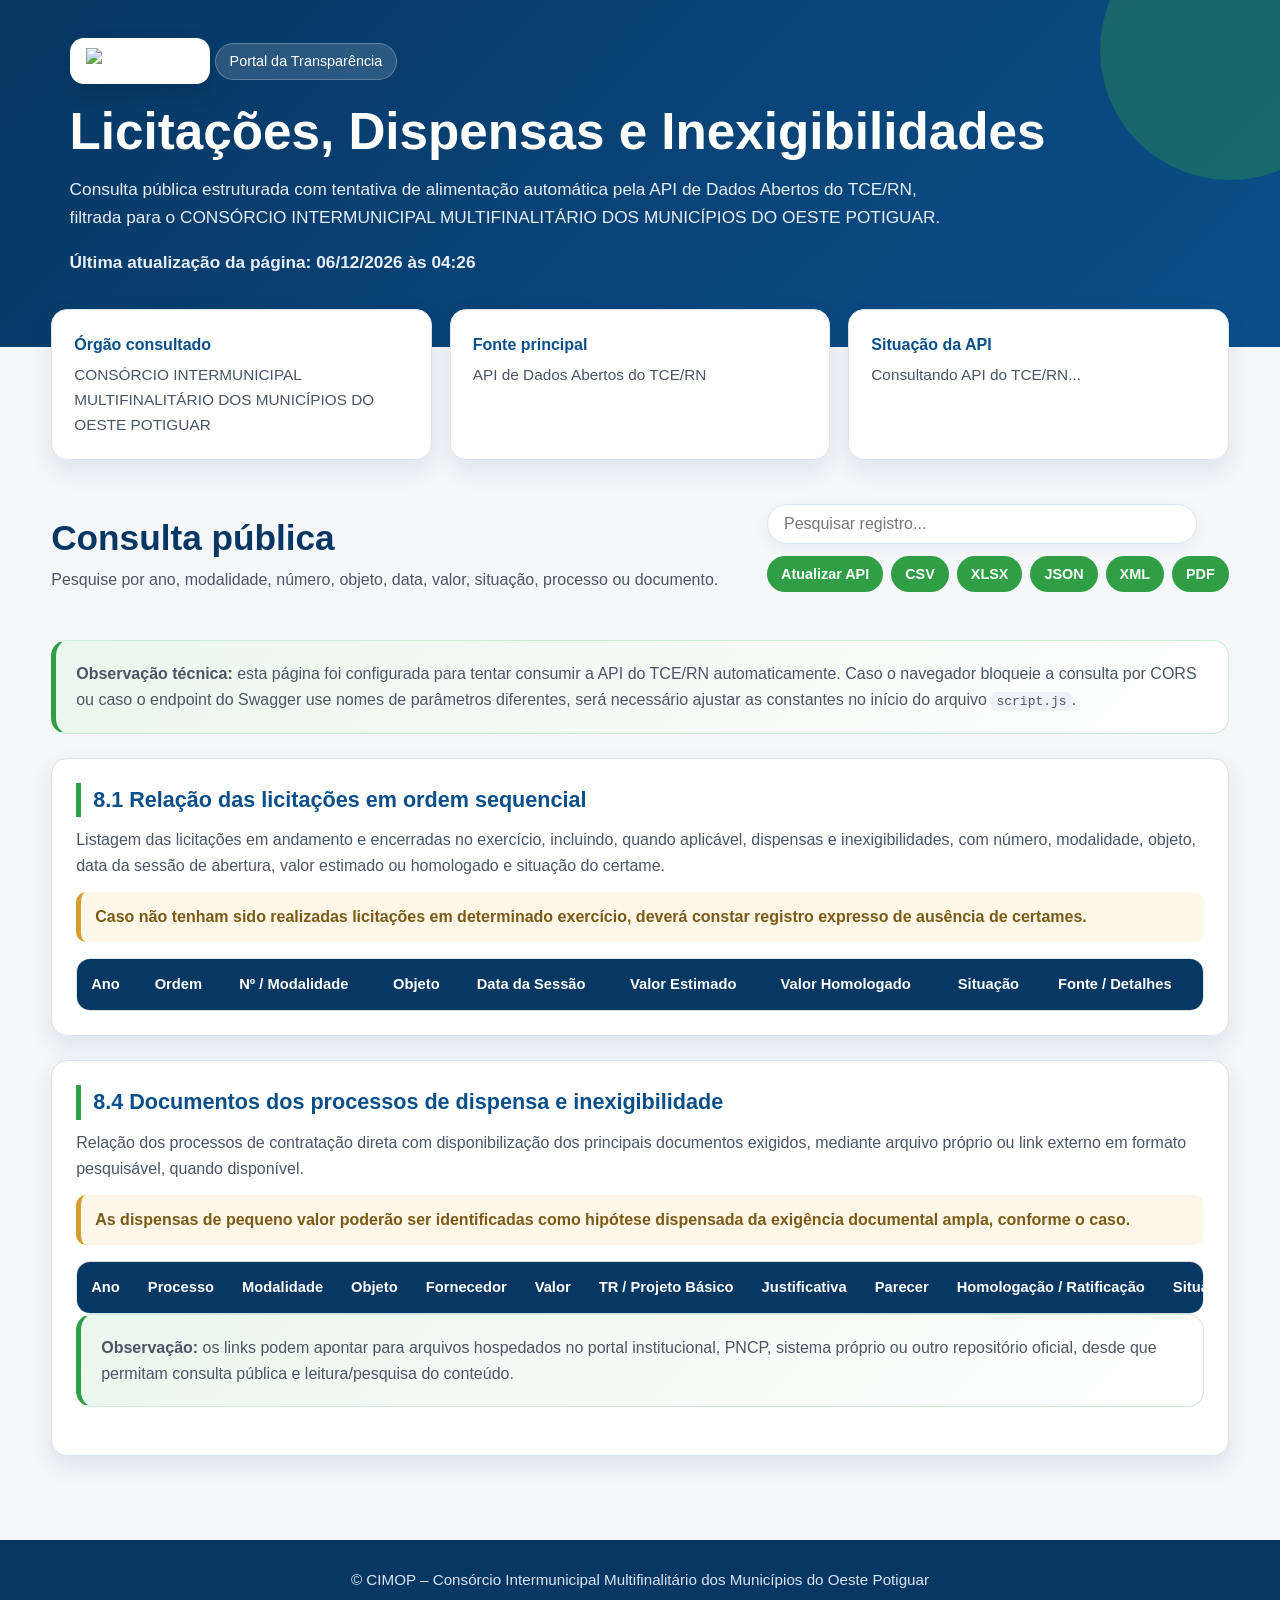
==== index.html @ e5f33c30 "Add files via upload" ====
<!DOCTYPE html>
<html lang="pt-BR">
<head>
  <meta charset="UTF-8" />
  <meta name="viewport" content="width=device-width, initial-scale=1.0" />
  <title>Licitações, Dispensas e Inexigibilidades | CIMOP</title>
  <link rel="stylesheet" href="style.css" />
  <script src="https://cdn.jsdelivr.net/npm/xlsx/dist/xlsx.full.min.js"></script>
  <script src="https://cdn.jsdelivr.net/npm/jspdf@2.5.1/dist/jspdf.umd.min.js"></script>
  <script src="https://cdn.jsdelivr.net/npm/jspdf-autotable@3.8.2/dist/jspdf.plugin.autotable.min.js"></script>
</head>
<body>
  <header class="topo">
    <div class="container topo-conteudo">
      <img src="https://www.cimop.com.br/admin/globalarq/logo/c357c8523be1cdca50a3186091e32265_reta.png" alt="Logo CIMOP" class="logo" />
      <span class="etiqueta">Portal da Transparência</span>
      <h1>Licitações, Dispensas e Inexigibilidades</h1>
      <p>Consulta pública estruturada com tentativa de alimentação automática pela API de Dados Abertos do TCE/RN, filtrada para o CONSÓRCIO INTERMUNICIPAL MULTIFINALITÁRIO DOS MUNICÍPIOS DO OESTE POTIGUAR.</p>
      <p class="data-atualizacao">Última atualização da página: <span id="dataHoje"></span></p>
    </div>
  </header>

  <section class="painel-info">
    <div class="container cards-info">
      <div class="info-card"><span>Órgão consultado</span><p>CONSÓRCIO INTERMUNICIPAL MULTIFINALITÁRIO DOS MUNICÍPIOS DO OESTE POTIGUAR</p></div>
      <div class="info-card"><span>Fonte principal</span><p>API de Dados Abertos do TCE/RN</p></div>
      <div class="info-card"><span>Situação da API</span><p id="statusApi">Aguardando consulta...</p></div>
    </div>
  </section>

  <main>
    <div class="container">
      <div class="secao-titulo">
        <div>
          <h2>Consulta pública</h2>
          <p>Pesquise por ano, modalidade, número, objeto, data, valor, situação, processo ou documento.</p>
        </div>
        <div class="acoes-consulta">
          <div class="busca"><input type="search" id="campoBusca" placeholder="Pesquisar registro..." onkeyup="filtrarTabelas()" /></div>
          <div class="botoes-exportacao">
            <button onclick="recarregarDados()">Atualizar API</button>
            <button onclick="exportarCSV()">CSV</button>
            <button onclick="exportarXLSX()">XLSX</button>
            <button onclick="exportarJSON()">JSON</button>
            <button onclick="exportarXML()">XML</button>
            <button onclick="exportarPDF()">PDF</button>
          </div>
        </div>
      </div>

      <div class="filtros-ano" id="filtrosAno"></div>

      <div class="observacao" id="avisoApi"><strong>Observação técnica:</strong> esta página foi configurada para tentar consumir a API do TCE/RN automaticamente. Caso o navegador bloqueie a consulta por CORS ou caso o endpoint do Swagger use nomes de parâmetros diferentes, será necessário ajustar as constantes no início do arquivo <code>script.js</code>.</div>

      <section class="bloco">
        <h3>8.1 Relação das licitações em ordem sequencial</h3>
        <p>Listagem das licitações em andamento e encerradas no exercício, incluindo, quando aplicável, dispensas e inexigibilidades, com número, modalidade, objeto, data da sessão de abertura, valor estimado ou homologado e situação do certame.</p>
        <p class="nota-vigencia">Caso não tenham sido realizadas licitações em determinado exercício, deverá constar registro expresso de ausência de certames.</p>
        <div class="tabela-box">
          <table>
            <thead>
              <tr>
                <th>Ano</th><th>Ordem</th><th>Nº / Modalidade</th><th>Objeto</th><th>Data da Sessão</th><th>Valor Estimado</th><th>Valor Homologado</th><th>Situação</th><th>Fonte / Detalhes</th>
              </tr>
            </thead>
            <tbody id="tabelaLicitacoes"></tbody>
          </table>
        </div>
      </section>

      <section class="bloco">
        <h3>8.4 Documentos dos processos de dispensa e inexigibilidade</h3>
        <p>Relação dos processos de contratação direta com disponibilização dos principais documentos exigidos, mediante arquivo próprio ou link externo em formato pesquisável, quando disponível.</p>
        <p class="nota-vigencia">As dispensas de pequeno valor poderão ser identificadas como hipótese dispensada da exigência documental ampla, conforme o caso.</p>
        <div class="tabela-box">
          <table>
            <thead>
              <tr>
                <th>Ano</th><th>Processo</th><th>Modalidade</th><th>Objeto</th><th>Fornecedor</th><th>Valor</th><th>TR / Projeto Básico</th><th>Justificativa</th><th>Parecer</th><th>Homologação / Ratificação</th><th>Situação</th>
              </tr>
            </thead>
            <tbody id="tabelaDocumentos"></tbody>
          </table>
        </div>
        <div class="observacao"><strong>Observação:</strong> os links podem apontar para arquivos hospedados no portal institucional, PNCP, sistema próprio ou outro repositório oficial, desde que permitam consulta pública e leitura/pesquisa do conteúdo.</div>
      </section>
    </div>
  </main>

  <footer class="rodape"><p>© CIMOP – Consórcio Intermunicipal Multifinalitário dos Municípios do Oeste Potiguar</p></footer>
  <script src="script.js"></script>
</body>
</html>
---- style.css ----
:root{--azul-cimop:#0b4f8a;--azul-escuro:#073763;--verde-cimop:#2f9e44;--verde-claro:#e9f7ee;--cinza-fundo:#f5f7fa;--cinza-texto:#4b5563;--branco:#fff;--borda:#dbe3ec;--sombra:0 10px 25px rgba(7,55,99,.10);--raio:16px}*{box-sizing:border-box;margin:0;padding:0}body{font-family:Arial,Helvetica,sans-serif;background:var(--cinza-fundo);color:#1f2937;line-height:1.6}.topo{background:linear-gradient(135deg,var(--azul-escuro),var(--azul-cimop));color:var(--branco);padding:38px 20px 70px;position:relative;overflow:hidden}.topo:after{content:"";position:absolute;right:-80px;top:-80px;width:260px;height:260px;background:rgba(47,158,68,.35);border-radius:50%}.container{width:min(1180px,92%);margin:0 auto;position:relative;z-index:1}.logo{background:white;padding:10px 16px;border-radius:14px;height:72px;width:auto;margin-bottom:20px;box-shadow:0 8px 20px rgba(0,0,0,.12)}.etiqueta{display:inline-block;background:rgba(255,255,255,.14);border:1px solid rgba(255,255,255,.25);padding:6px 14px;border-radius:999px;font-size:.9rem;margin-bottom:16px}.topo h1{font-size:clamp(2rem,4vw,3.2rem);line-height:1.1;margin-bottom:16px;max-width:1000px}.topo p{font-size:1.08rem;max-width:900px;color:#e7eef7}.data-atualizacao{margin-top:18px;font-size:.95rem;color:#d8e6f5;font-weight:600}.painel-info{margin-top:-38px;position:relative;z-index:2}.cards-info{display:grid;grid-template-columns:repeat(3,1fr);gap:18px}.info-card{background:var(--branco);padding:22px;border-radius:var(--raio);box-shadow:var(--sombra);border:1px solid var(--borda)}.info-card span{display:block;color:var(--azul-cimop);font-weight:700;margin-bottom:6px}.info-card p,.info-card a{color:var(--cinza-texto);text-decoration:none;font-size:.96rem}main{padding:44px 0 60px}.secao-titulo{display:flex;justify-content:space-between;align-items:end;gap:20px;margin-bottom:24px}.secao-titulo h2{color:var(--azul-escuro);font-size:clamp(1.6rem,3vw,2.2rem)}.secao-titulo p{color:var(--cinza-texto);max-width:700px}.acoes-consulta{min-width:430px}.busca{width:min(430px,100%);display:flex;align-items:center;background:var(--branco);border:1px solid var(--borda);border-radius:999px;padding:10px 16px;box-shadow:0 5px 16px rgba(7,55,99,.06)}.busca input{width:100%;border:0;outline:0;font-size:1rem;color:#1f2937;background:transparent}.botoes-exportacao{display:flex;flex-wrap:wrap;gap:8px;margin-top:12px;align-items:center}.botoes-exportacao button{background:var(--verde-cimop);color:var(--branco);border:none;padding:10px 14px;border-radius:999px;font-size:.9rem;font-weight:700;cursor:pointer;transition:.2s}.botoes-exportacao button:hover{filter:brightness(.95)}.filtros-ano{display:flex;flex-wrap:wrap;gap:8px;margin:0 0 24px}.filtros-ano button{border:1px solid var(--borda);background:white;color:var(--azul-escuro);border-radius:999px;padding:8px 14px;font-weight:700;cursor:pointer}.filtros-ano button.ativo{background:var(--azul-cimop);color:white;border-color:var(--azul-cimop)}.bloco{background:var(--branco);border:1px solid var(--borda);border-radius:var(--raio);box-shadow:var(--sombra);padding:24px;margin-bottom:24px}.bloco h3{color:var(--azul-cimop);font-size:1.35rem;margin-bottom:10px;padding-left:12px;border-left:5px solid var(--verde-cimop)}.bloco p{color:var(--cinza-texto);margin-bottom:14px}.nota-vigencia{background:#fff8e8;color:#7a5a16!important;border-left:5px solid #d69e2e;padding:12px 14px;border-radius:10px;font-weight:700}.tabela-box{overflow-x:auto;border-radius:14px;border:1px solid var(--borda);margin-top:16px}table{width:100%;border-collapse:collapse;min-width:1100px;background:var(--branco)}th{background:var(--azul-escuro);color:var(--branco);text-align:left;padding:14px;font-size:.92rem;white-space:nowrap}td{padding:14px;border-bottom:1px solid var(--borda);color:var(--cinza-texto);vertical-align:top;font-size:.92rem}tr:nth-child(even) td{background:#fafcff}.status{display:inline-block;padding:5px 10px;border-radius:999px;font-weight:700;font-size:.82rem}.status-vigente{background:var(--verde-claro);color:var(--verde-cimop)}.status-alerta{background:#fff8e8;color:#9a6a00}.status-encerrado{background:#eef2f7;color:#526171}.botao{display:inline-block;background:var(--verde-cimop);color:var(--branco);padding:8px 12px;border-radius:10px;text-decoration:none;font-weight:700;font-size:.88rem;white-space:nowrap}.sem-link{display:inline-block;background:#eef2f7;color:#526171;padding:8px 12px;border-radius:10px;font-size:.88rem;font-weight:700}.linha-vazia{font-weight:700;color:#7a5a16;background:#fff8e8!important}.observacao{background:linear-gradient(135deg,var(--verde-claro),#fff);border:1px solid #ccebd6;border-left:5px solid var(--verde-cimop);padding:20px;border-radius:var(--raio);color:var(--cinza-texto);margin:0 0 24px}.observacao code{background:#eef2f7;padding:2px 5px;border-radius:5px}.rodape{background:var(--azul-escuro);color:var(--branco);padding:28px 20px;text-align:center}.rodape p{color:#d8e6f5;font-size:.95rem}@media(max-width:920px){.cards-info{grid-template-columns:1fr}.secao-titulo{flex-direction:column;align-items:start}.acoes-consulta{min-width:100%;width:100%}}@media(max-width:600px){.botoes-exportacao{width:100%}.botoes-exportacao button{flex:1 1 100%}}
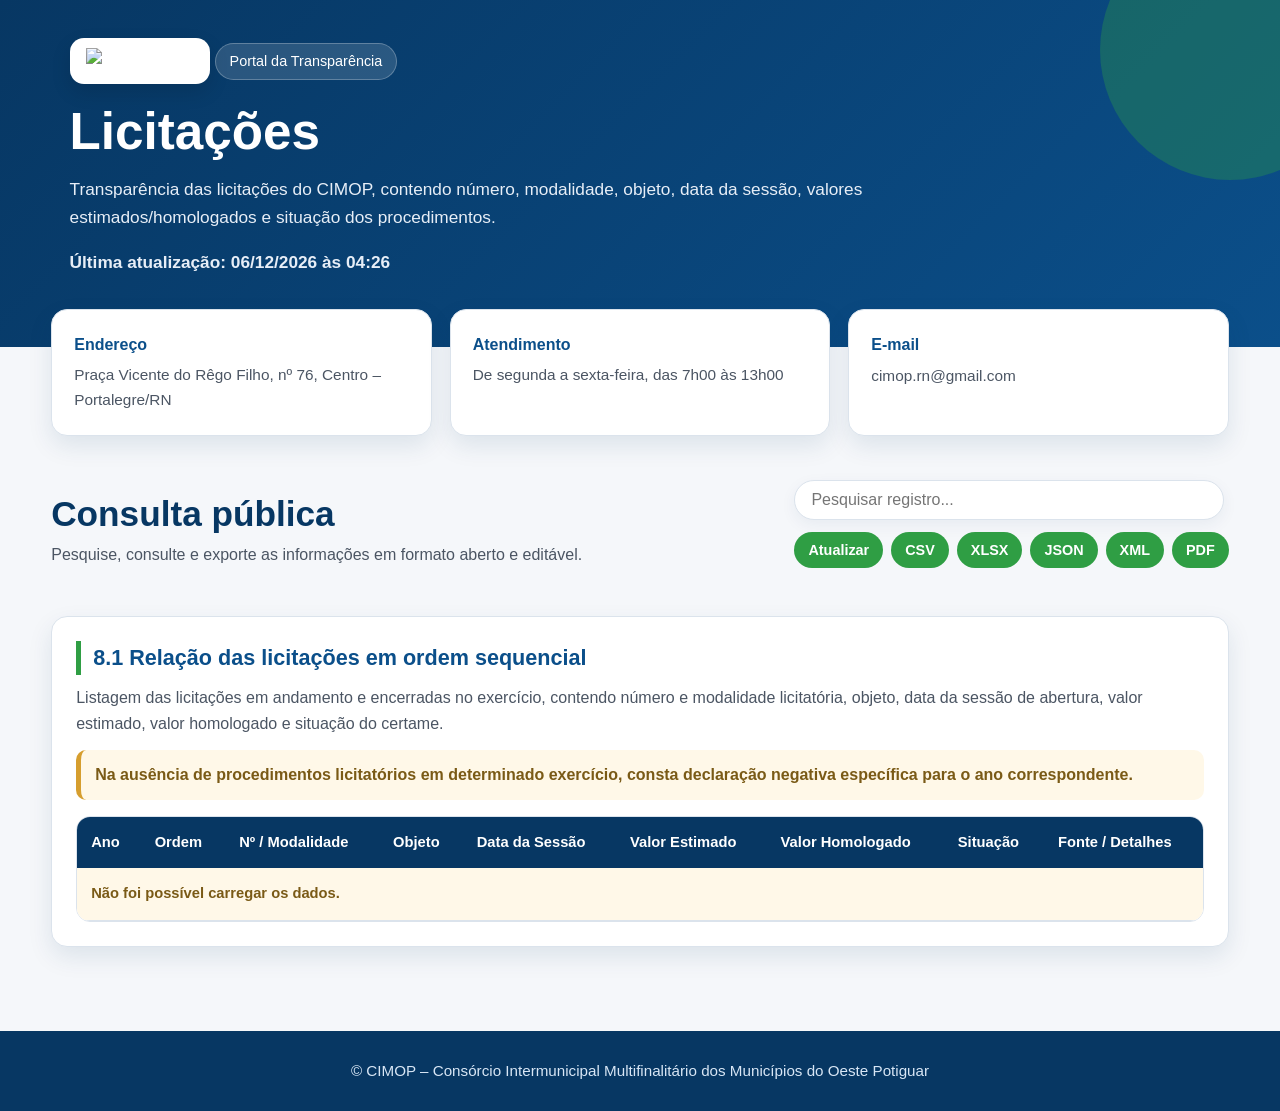
==== commit 41bf4229: "Add files via upload" ====
--- a/index.html
+++ b/index.html
@@ -1,93 +1,198 @@
 <!DOCTYPE html>
 <html lang="pt-BR">
+
 <head>
-  <meta charset="UTF-8" />
-  <meta name="viewport" content="width=device-width, initial-scale=1.0" />
-  <title>Licitações, Dispensas e Inexigibilidades | CIMOP</title>
-  <link rel="stylesheet" href="style.css" />
-  <script src="https://cdn.jsdelivr.net/npm/xlsx/dist/xlsx.full.min.js"></script>
-  <script src="https://cdn.jsdelivr.net/npm/jspdf@2.5.1/dist/jspdf.umd.min.js"></script>
-  <script src="https://cdn.jsdelivr.net/npm/jspdf-autotable@3.8.2/dist/jspdf.plugin.autotable.min.js"></script>
+<meta charset="UTF-8">
+<meta name="viewport" content="width=device-width, initial-scale=1.0">
+
+<title>Licitações | CIMOP</title>
+
+<link rel="stylesheet" href="style.css">
+
+<script src="https://cdn.jsdelivr.net/npm/xlsx/dist/xlsx.full.min.js"></script>
+<script src="https://cdn.jsdelivr.net/npm/jspdf@2.5.1/dist/jspdf.umd.min.js"></script>
+<script src="https://cdn.jsdelivr.net/npm/jspdf-autotable@3.8.2/dist/jspdf.plugin.autotable.min.js"></script>
+
 </head>
+
 <body>
-  <header class="topo">
+
+<header class="topo">
+
     <div class="container topo-conteudo">
-      <img src="https://www.cimop.com.br/admin/globalarq/logo/c357c8523be1cdca50a3186091e32265_reta.png" alt="Logo CIMOP" class="logo" />
-      <span class="etiqueta">Portal da Transparência</span>
-      <h1>Licitações, Dispensas e Inexigibilidades</h1>
-      <p>Consulta pública estruturada com tentativa de alimentação automática pela API de Dados Abertos do TCE/RN, filtrada para o CONSÓRCIO INTERMUNICIPAL MULTIFINALITÁRIO DOS MUNICÍPIOS DO OESTE POTIGUAR.</p>
-      <p class="data-atualizacao">Última atualização da página: <span id="dataHoje"></span></p>
+
+        <img
+            src="https://www.cimop.com.br/admin/globalarq/logo/c357c8523be1cdca50a3186091e32265_reta.png"
+            alt="Logo CIMOP"
+            class="logo"
+        >
+
+        <span class="etiqueta">
+            Portal da Transparência
+        </span>
+
+        <h1>Licitações</h1>
+
+        <p>
+            Transparência das licitações do CIMOP,
+            contendo número, modalidade, objeto, data da sessão,
+            valores estimados/homologados e situação dos procedimentos.
+        </p>
+
+        <p class="data-atualizacao">
+            Última atualização:
+            <span id="dataHoje"></span>
+        </p>
+
     </div>
-  </header>
 
-  <section class="painel-info">
+</header>
+
+<section class="painel-info">
+
     <div class="container cards-info">
-      <div class="info-card"><span>Órgão consultado</span><p>CONSÓRCIO INTERMUNICIPAL MULTIFINALITÁRIO DOS MUNICÍPIOS DO OESTE POTIGUAR</p></div>
-      <div class="info-card"><span>Fonte principal</span><p>API de Dados Abertos do TCE/RN</p></div>
-      <div class="info-card"><span>Situação da API</span><p id="statusApi">Aguardando consulta...</p></div>
+
+        <div class="info-card">
+            <span>Endereço</span>
+
+            <p>
+                Praça Vicente do Rêgo Filho, nº 76,
+                Centro – Portalegre/RN
+            </p>
+        </div>
+
+        <div class="info-card">
+            <span>Atendimento</span>
+
+            <p>
+                De segunda a sexta-feira,
+                das 7h00 às 13h00
+            </p>
+        </div>
+
+        <div class="info-card">
+            <span>E-mail</span>
+
+            <a href="mailto:cimop.rn@gmail.com">
+                cimop.rn@gmail.com
+            </a>
+        </div>
+
     </div>
-  </section>
 
-  <main>
-    <div class="container">
-      <div class="secao-titulo">
+</section>
+
+<main>
+
+<div class="container">
+
+    <div class="secao-titulo">
+
         <div>
-          <h2>Consulta pública</h2>
-          <p>Pesquise por ano, modalidade, número, objeto, data, valor, situação, processo ou documento.</p>
+
+            <h2>Consulta pública</h2>
+
+            <p>
+                Pesquise, consulte e exporte as informações
+                em formato aberto e editável.
+            </p>
+
         </div>
+
         <div class="acoes-consulta">
-          <div class="busca"><input type="search" id="campoBusca" placeholder="Pesquisar registro..." onkeyup="filtrarTabelas()" /></div>
-          <div class="botoes-exportacao">
-            <button onclick="recarregarDados()">Atualizar API</button>
-            <button onclick="exportarCSV()">CSV</button>
-            <button onclick="exportarXLSX()">XLSX</button>
-            <button onclick="exportarJSON()">JSON</button>
-            <button onclick="exportarXML()">XML</button>
-            <button onclick="exportarPDF()">PDF</button>
-          </div>
+
+            <div class="busca">
+
+                <input
+                    type="search"
+                    id="campoBusca"
+                    placeholder="Pesquisar registro..."
+                    onkeyup="filtrarTabelas()"
+                >
+
+            </div>
+
+            <div class="botoes-exportacao">
+
+                <button onclick="recarregarDados()">Atualizar</button>
+                <button onclick="exportarCSV()">CSV</button>
+                <button onclick="exportarXLSX()">XLSX</button>
+                <button onclick="exportarJSON()">JSON</button>
+                <button onclick="exportarXML()">XML</button>
+                <button onclick="exportarPDF()">PDF</button>
+
+            </div>
+
         </div>
-      </div>
 
-      <div class="filtros-ano" id="filtrosAno"></div>
+    </div>
 
-      <div class="observacao" id="avisoApi"><strong>Observação técnica:</strong> esta página foi configurada para tentar consumir a API do TCE/RN automaticamente. Caso o navegador bloqueie a consulta por CORS ou caso o endpoint do Swagger use nomes de parâmetros diferentes, será necessário ajustar as constantes no início do arquivo <code>script.js</code>.</div>
+    <div class="filtros-ano" id="filtrosAno"></div>
 
-      <section class="bloco">
-        <h3>8.1 Relação das licitações em ordem sequencial</h3>
-        <p>Listagem das licitações em andamento e encerradas no exercício, incluindo, quando aplicável, dispensas e inexigibilidades, com número, modalidade, objeto, data da sessão de abertura, valor estimado ou homologado e situação do certame.</p>
-        <p class="nota-vigencia">Caso não tenham sido realizadas licitações em determinado exercício, deverá constar registro expresso de ausência de certames.</p>
+    <div class="bloco">
+
+        <h3>
+            8.1 Relação das licitações em ordem sequencial
+        </h3>
+
+        <p>
+            Listagem das licitações em andamento e encerradas no exercício,
+            contendo número e modalidade licitatória, objeto,
+            data da sessão de abertura, valor estimado,
+            valor homologado e situação do certame.
+        </p>
+
+        <p class="nota-vigencia">
+
+            Na ausência de procedimentos licitatórios
+            em determinado exercício,
+            consta declaração negativa específica
+            para o ano correspondente.
+
+        </p>
+
         <div class="tabela-box">
-          <table>
-            <thead>
-              <tr>
-                <th>Ano</th><th>Ordem</th><th>Nº / Modalidade</th><th>Objeto</th><th>Data da Sessão</th><th>Valor Estimado</th><th>Valor Homologado</th><th>Situação</th><th>Fonte / Detalhes</th>
-              </tr>
-            </thead>
-            <tbody id="tabelaLicitacoes"></tbody>
-          </table>
+
+            <table>
+
+                <thead>
+
+                    <tr>
+                        <th>Ano</th>
+                        <th>Ordem</th>
+                        <th>Nº / Modalidade</th>
+                        <th>Objeto</th>
+                        <th>Data da Sessão</th>
+                        <th>Valor Estimado</th>
+                        <th>Valor Homologado</th>
+                        <th>Situação</th>
+                        <th>Fonte / Detalhes</th>
+                    </tr>
+
+                </thead>
+
+                <tbody id="tabelaLicitacoes"></tbody>
+
+            </table>
+
         </div>
-      </section>
 
-      <section class="bloco">
-        <h3>8.4 Documentos dos processos de dispensa e inexigibilidade</h3>
-        <p>Relação dos processos de contratação direta com disponibilização dos principais documentos exigidos, mediante arquivo próprio ou link externo em formato pesquisável, quando disponível.</p>
-        <p class="nota-vigencia">As dispensas de pequeno valor poderão ser identificadas como hipótese dispensada da exigência documental ampla, conforme o caso.</p>
-        <div class="tabela-box">
-          <table>
-            <thead>
-              <tr>
-                <th>Ano</th><th>Processo</th><th>Modalidade</th><th>Objeto</th><th>Fornecedor</th><th>Valor</th><th>TR / Projeto Básico</th><th>Justificativa</th><th>Parecer</th><th>Homologação / Ratificação</th><th>Situação</th>
-              </tr>
-            </thead>
-            <tbody id="tabelaDocumentos"></tbody>
-          </table>
-        </div>
-        <div class="observacao"><strong>Observação:</strong> os links podem apontar para arquivos hospedados no portal institucional, PNCP, sistema próprio ou outro repositório oficial, desde que permitam consulta pública e leitura/pesquisa do conteúdo.</div>
-      </section>
     </div>
-  </main>
 
-  <footer class="rodape"><p>© CIMOP – Consórcio Intermunicipal Multifinalitário dos Municípios do Oeste Potiguar</p></footer>
-  <script src="script.js"></script>
+</div>
+
+</main>
+
+<footer class="rodape">
+
+    <p>
+        © CIMOP – Consórcio Intermunicipal Multifinalitário
+        dos Municípios do Oeste Potiguar
+    </p>
+
+</footer>
+
+<script src="script.js"></script>
+
 </body>
 </html>
--- a/style.css
+++ b/style.css
@@ -1 +1 @@
- :root{--azul-cimop:#0b4f8a;--azul-escuro:#073763;--verde-cimop:#2f9e44;--verde-claro:#e9f7ee;--cinza-fundo:#f5f7fa;--cinza-texto:#4b5563;--branco:#fff;--borda:#dbe3ec;--sombra:0 10px 25px rgba(7,55,99,.10);--raio:16px}*{box-sizing:border-box;margin:0;padding:0}body{font-family:Arial,Helvetica,sans-serif;background:var(--cinza-fundo);color:#1f2937;line-height:1.6}.topo{background:linear-gradient(135deg,var(--azul-escuro),var(--azul-cimop));color:var(--branco);padding:38px 20px 70px;position:relative;overflow:hidden}.topo:after{content:"";position:absolute;right:-80px;top:-80px;width:260px;height:260px;background:rgba(47,158,68,.35);border-radius:50%}.container{width:min(1180px,92%);margin:0 auto;position:relative;z-index:1}.logo{background:white;padding:10px 16px;border-radius:14px;height:72px;width:auto;margin-bottom:20px;box-shadow:0 8px 20px rgba(0,0,0,.12)}.etiqueta{display:inline-block;background:rgba(255,255,255,.14);border:1px solid rgba(255,255,255,.25);padding:6px 14px;border-radius:999px;font-size:.9rem;margin-bottom:16px}.topo h1{font-size:clamp(2rem,4vw,3.2rem);line-height:1.1;margin-bottom:16px;max-width:1000px}.topo p{font-size:1.08rem;max-width:900px;color:#e7eef7}.data-atualizacao{margin-top:18px;font-size:.95rem;color:#d8e6f5;font-weight:600}.painel-info{margin-top:-38px;position:relative;z-index:2}.cards-info{display:grid;grid-template-columns:repeat(3,1fr);gap:18px}.info-card{background:var(--branco);padding:22px;border-radius:var(--raio);box-shadow:var(--sombra);border:1px solid var(--borda)}.info-card span{display:block;color:var(--azul-cimop);font-weight:700;margin-bottom:6px}.info-card p,.info-card a{color:var(--cinza-texto);text-decoration:none;font-size:.96rem}main{padding:44px 0 60px}.secao-titulo{display:flex;justify-content:space-between;align-items:end;gap:20px;margin-bottom:24px}.secao-titulo h2{color:var(--azul-escuro);font-size:clamp(1.6rem,3vw,2.2rem)}.secao-titulo p{color:var(--cinza-texto);max-width:700px}.acoes-consulta{min-width:430px}.busca{width:min(430px,100%);display:flex;align-items:center;background:var(--branco);border:1px solid var(--borda);border-radius:999px;padding:10px 16px;box-shadow:0 5px 16px rgba(7,55,99,.06)}.busca input{width:100%;border:0;outline:0;font-size:1rem;color:#1f2937;background:transparent}.botoes-exportacao{display:flex;flex-wrap:wrap;gap:8px;margin-top:12px;align-items:center}.botoes-exportacao button{background:var(--verde-cimop);color:var(--branco);border:none;padding:10px 14px;border-radius:999px;font-size:.9rem;font-weight:700;cursor:pointer;transition:.2s}.botoes-exportacao button:hover{filter:brightness(.95)}.filtros-ano{display:flex;flex-wrap:wrap;gap:8px;margin:0 0 24px}.filtros-ano button{border:1px solid var(--borda);background:white;color:var(--azul-escuro);border-radius:999px;padding:8px 14px;font-weight:700;cursor:pointer}.filtros-ano button.ativo{background:var(--azul-cimop);color:white;border-color:var(--azul-cimop)}.bloco{background:var(--branco);border:1px solid var(--borda);border-radius:var(--raio);box-shadow:var(--sombra);padding:24px;margin-bottom:24px}.bloco h3{color:var(--azul-cimop);font-size:1.35rem;margin-bottom:10px;padding-left:12px;border-left:5px solid var(--verde-cimop)}.bloco p{color:var(--cinza-texto);margin-bottom:14px}.nota-vigencia{background:#fff8e8;color:#7a5a16!important;border-left:5px solid #d69e2e;padding:12px 14px;border-radius:10px;font-weight:700}.tabela-box{overflow-x:auto;border-radius:14px;border:1px solid var(--borda);margin-top:16px}table{width:100%;border-collapse:collapse;min-width:1100px;background:var(--branco)}th{background:var(--azul-escuro);color:var(--branco);text-align:left;padding:14px;font-size:.92rem;white-space:nowrap}td{padding:14px;border-bottom:1px solid var(--borda);color:var(--cinza-texto);vertical-align:top;font-size:.92rem}tr:nth-child(even) td{background:#fafcff}.status{display:inline-block;padding:5px 10px;border-radius:999px;font-weight:700;font-size:.82rem}.status-vigente{background:var(--verde-claro);color:var(--verde-cimop)}.status-alerta{background:#fff8e8;color:#9a6a00}.status-encerrado{background:#eef2f7;color:#526171}.botao{display:inline-block;background:var(--verde-cimop);color:var(--branco);padding:8px 12px;border-radius:10px;text-decoration:none;font-weight:700;font-size:.88rem;white-space:nowrap}.sem-link{display:inline-block;background:#eef2f7;color:#526171;padding:8px 12px;border-radius:10px;font-size:.88rem;font-weight:700}.linha-vazia{font-weight:700;color:#7a5a16;background:#fff8e8!important}.observacao{background:linear-gradient(135deg,var(--verde-claro),#fff);border:1px solid #ccebd6;border-left:5px solid var(--verde-cimop);padding:20px;border-radius:var(--raio);color:var(--cinza-texto);margin:0 0 24px}.observacao code{background:#eef2f7;padding:2px 5px;border-radius:5px}.rodape{background:var(--azul-escuro);color:var(--branco);padding:28px 20px;text-align:center}.rodape p{color:#d8e6f5;font-size:.95rem}@media(max-width:920px){.cards-info{grid-template-columns:1fr}.secao-titulo{flex-direction:column;align-items:start}.acoes-consulta{min-width:100%;width:100%}}@media(max-width:600px){.botoes-exportacao{width:100%}.botoes-exportacao button{flex:1 1 100%}}+:root{--azul-cimop:#0b4f8a;--azul-escuro:#073763;--verde-cimop:#2f9e44;--verde-claro:#e9f7ee;--cinza-fundo:#f5f7fa;--cinza-texto:#4b5563;--branco:#fff;--borda:#dbe3ec;--sombra:0 10px 25px rgba(7,55,99,.10);--raio:16px}*{box-sizing:border-box;margin:0;padding:0}body{font-family:Arial,Helvetica,sans-serif;background:var(--cinza-fundo);color:#1f2937;line-height:1.6}.topo{background:linear-gradient(135deg,var(--azul-escuro),var(--azul-cimop));color:var(--branco);padding:38px 20px 70px;position:relative;overflow:hidden}.topo:after{content:"";position:absolute;right:-80px;top:-80px;width:260px;height:260px;background:rgba(47,158,68,.35);border-radius:50%}.container{width:min(1180px,92%);margin:0 auto;position:relative;z-index:1}.logo{background:white;padding:10px 16px;border-radius:14px;height:72px;width:auto;margin-bottom:20px;box-shadow:0 8px 20px rgba(0,0,0,.12)}.etiqueta{display:inline-block;background:rgba(255,255,255,.14);border:1px solid rgba(255,255,255,.25);padding:6px 14px;border-radius:999px;font-size:.9rem;margin-bottom:16px}.topo h1{font-size:clamp(2rem,4vw,3.2rem);line-height:1.1;margin-bottom:16px;max-width:1000px}.topo p{font-size:1.08rem;max-width:900px;color:#e7eef7}.data-atualizacao{margin-top:18px;font-size:.95rem;color:#d8e6f5;font-weight:600}.painel-info{margin-top:-38px;position:relative;z-index:2}.cards-info{display:grid;grid-template-columns:repeat(3,1fr);gap:18px}.info-card{background:var(--branco);padding:22px;border-radius:var(--raio);box-shadow:var(--sombra);border:1px solid var(--borda)}.info-card span{display:block;color:var(--azul-cimop);font-weight:700;margin-bottom:6px}.info-card p,.info-card a{color:var(--cinza-texto);text-decoration:none;font-size:.96rem}main{padding:44px 0 60px}.secao-titulo{display:flex;justify-content:space-between;align-items:end;gap:20px;margin-bottom:24px}.secao-titulo h2{color:var(--azul-escuro);font-size:clamp(1.6rem,3vw,2.2rem)}.secao-titulo p{color:var(--cinza-texto);max-width:700px}.acoes-consulta{min-width:430px}.busca{width:min(430px,100%);display:flex;align-items:center;background:var(--branco);border:1px solid var(--borda);border-radius:999px;padding:10px 16px;box-shadow:0 5px 16px rgba(7,55,99,.06)}.busca input{width:100%;border:0;outline:0;font-size:1rem;color:#1f2937;background:transparent}.botoes-exportacao{display:flex;flex-wrap:wrap;gap:8px;margin-top:12px;align-items:center}.botoes-exportacao button{background:var(--verde-cimop);color:var(--branco);border:none;padding:10px 14px;border-radius:999px;font-size:.9rem;font-weight:700;cursor:pointer;transition:.2s}.botoes-exportacao button:hover{filter:brightness(.95)}.filtros-ano{display:flex;flex-wrap:wrap;gap:8px;margin:0 0 24px}.filtros-ano button{border:1px solid var(--borda);background:white;color:var(--azul-escuro);border-radius:999px;padding:8px 14px;font-weight:700;cursor:pointer}.filtros-ano button.ativo{background:var(--azul-cimop);color:white;border-color:var(--azul-cimop)}.bloco{background:var(--branco);border:1px solid var(--borda);border-radius:var(--raio);box-shadow:var(--sombra);padding:24px;margin-bottom:24px}.bloco h3{color:var(--azul-cimop);font-size:1.35rem;margin-bottom:10px;padding-left:12px;border-left:5px solid var(--verde-cimop)}.bloco p{color:var(--cinza-texto);margin-bottom:14px}.nota-vigencia{background:#fff8e8;color:#7a5a16!important;border-left:5px solid #d69e2e;padding:12px 14px;border-radius:10px;font-weight:700}.tabela-box{overflow-x:auto;border-radius:14px;border:1px solid var(--borda);margin-top:16px}table{width:100%;border-collapse:collapse;min-width:1100px;background:var(--branco)}th{background:var(--azul-escuro);color:var(--branco);text-align:left;padding:14px;font-size:.92rem;white-space:nowrap}td{padding:14px;border-bottom:1px solid var(--borda);color:var(--cinza-texto);vertical-align:top;font-size:.92rem}tr:nth-child(even) td{background:#fafcff}.status{display:inline-block;padding:5px 10px;border-radius:999px;font-weight:700;font-size:.82rem}.status-vigente{background:var(--verde-claro);color:var(--verde-cimop)}.status-alerta{background:#fff8e8;color:#9a6a00}.status-encerrado{background:#eef2f7;color:#526171}.botao{display:inline-block;background:var(--verde-cimop);color:var(--branco);padding:8px 12px;border-radius:10px;text-decoration:none;font-weight:700;font-size:.88rem;white-space:nowrap}.sem-link{display:inline-block;background:#eef2f7;color:#526171;padding:8px 12px;border-radius:10px;font-size:.88rem;font-weight:700}.linha-vazia{font-weight:700;color:#7a5a16;background:#fff8e8!important}.rodape{background:var(--azul-escuro);color:var(--branco);padding:28px 20px;text-align:center}.rodape p{color:#d8e6f5;font-size:.95rem}@media(max-width:920px){.cards-info{grid-template-columns:1fr}.secao-titulo{flex-direction:column;align-items:start}.acoes-consulta{min-width:100%;width:100%}}@media(max-width:600px){.botoes-exportacao{width:100%}.botoes-exportacao button{flex:1 1 100%}}
